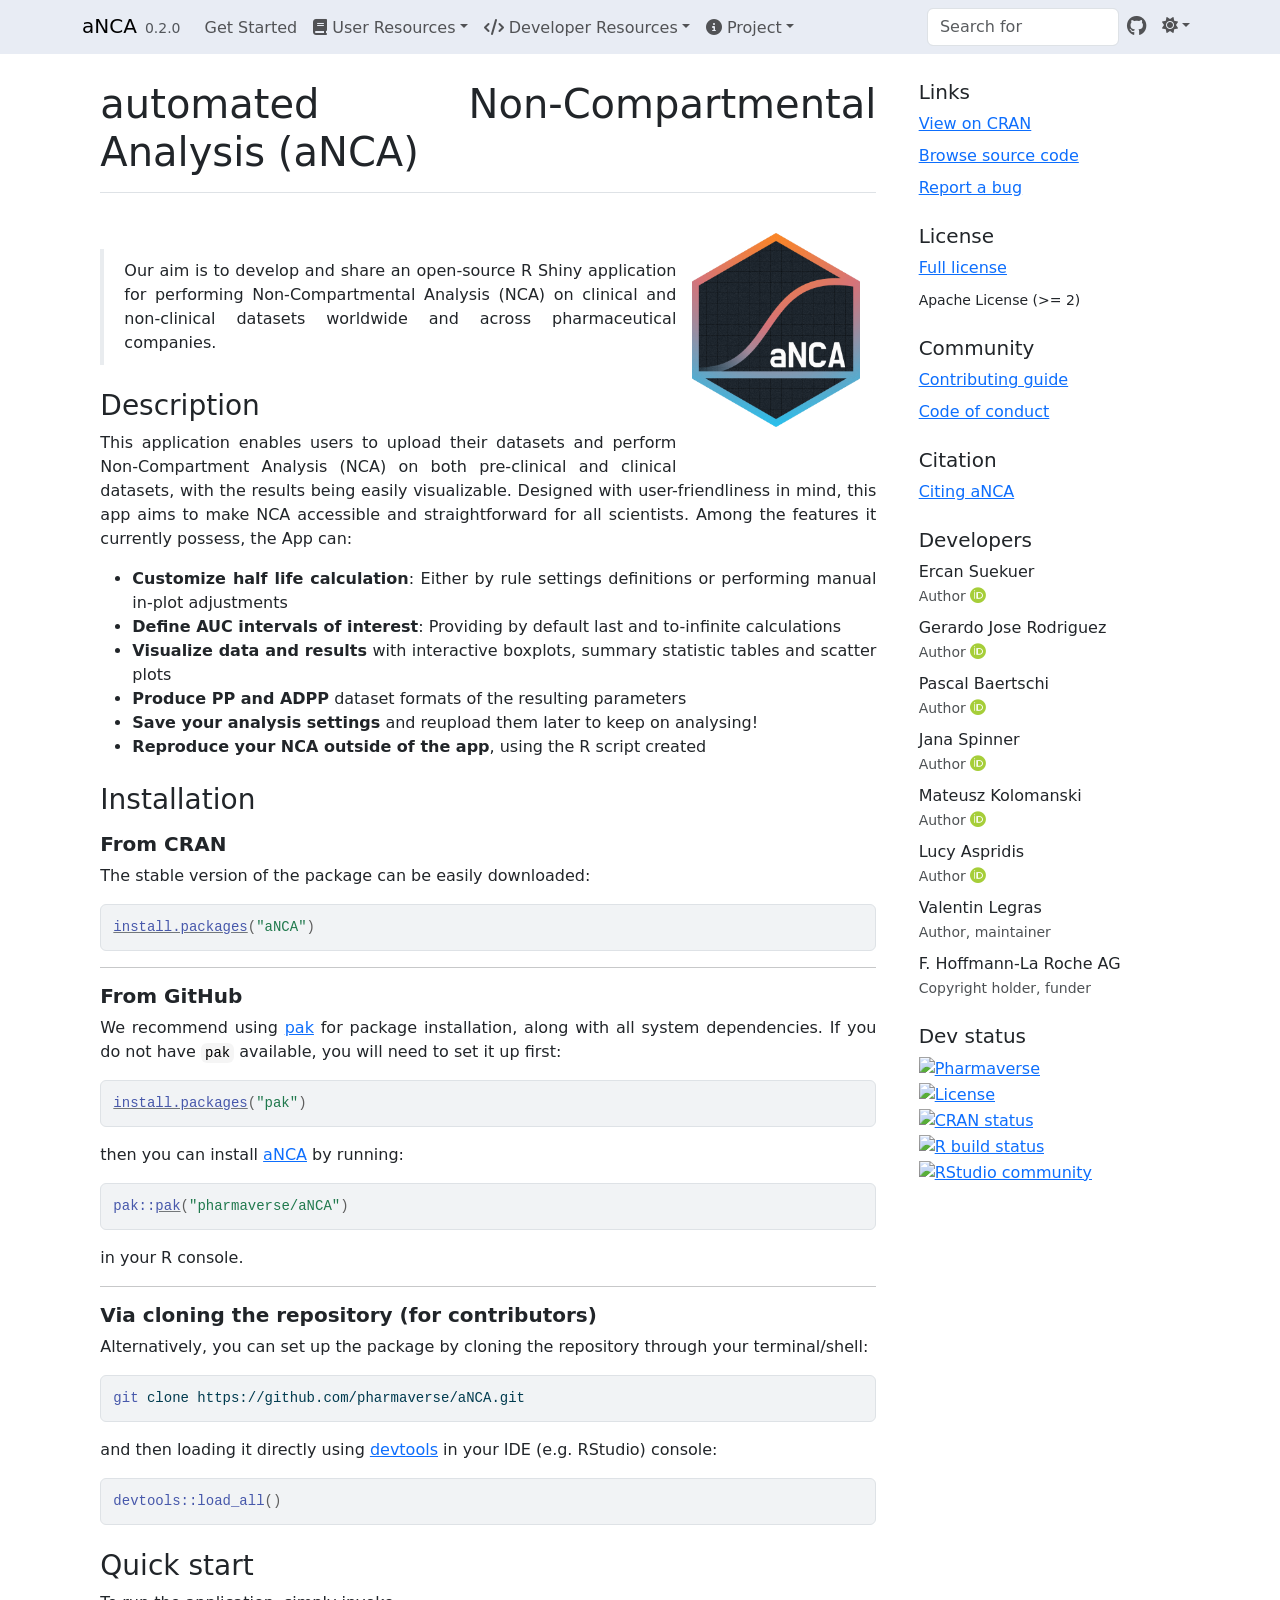
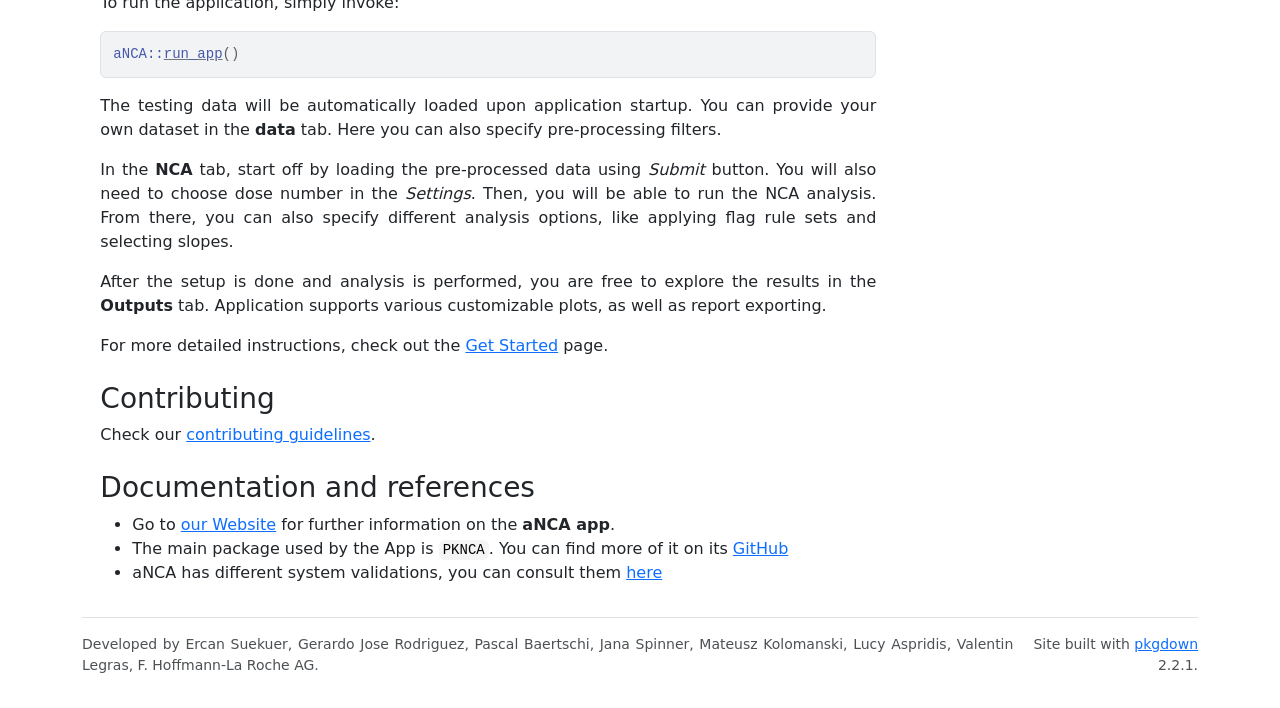
==== index.html @ abb5c06d "Deploying to gh-pages from @ Gero1999/aNCA@c2f4529873b4b15802482ae945cc7a728611d6e3 🚀" ====
<!DOCTYPE html>
<!-- Generated by pkgdown: do not edit by hand --><html lang="en-US">
<head>
<meta charset="UTF-8">
<meta http-equiv="X-UA-Compatible" content="IE=edge">
<meta name="viewport" content="width=device-width, initial-scale=1, shrink-to-fit=no">
<title>(Pre-)Clinical NCA in a Dynamic Shiny App • aNCA</title>
<script src="lightswitch.js"></script><script src="deps/jquery-3.6.0/jquery-3.6.0.min.js"></script><meta name="viewport" content="width=device-width, initial-scale=1, shrink-to-fit=no">
<link href="deps/bootstrap-5.3.8/bootstrap.min.css" rel="stylesheet">
<script src="deps/bootstrap-5.3.8/bootstrap.bundle.min.js"></script><link href="deps/font-awesome-6.5.2/css/all.min.css" rel="stylesheet">
<link href="deps/font-awesome-6.5.2/css/v4-shims.min.css" rel="stylesheet">
<script src="deps/headroom-0.11.0/headroom.min.js"></script><script src="deps/headroom-0.11.0/jQuery.headroom.min.js"></script><script src="deps/bootstrap-toc-1.0.1/bootstrap-toc.min.js"></script><script src="deps/clipboard.js-2.0.11/clipboard.min.js"></script><script src="deps/search-1.0.0/autocomplete.jquery.min.js"></script><script src="deps/search-1.0.0/fuse.min.js"></script><script src="deps/search-1.0.0/mark.min.js"></script><!-- pkgdown --><script src="pkgdown.js"></script><link href="extra.css" rel="stylesheet">
<meta property="og:title" content="(Pre-)Clinical NCA in a Dynamic Shiny App">
<meta name="description" content="An interactive shiny application for performing non-compartmental analysis (NCA) on pre-clinical and clinical pharmacokinetic data. The package builds on PKNCA for core estimators and provides interactive visualizations, CDISC outputs (ADNCA, PP, ADPP), configurable TLGs (tables, listings, and graphs) and draft slide decks. Typical use cases include exploratory analysis, validation, reporting or teaching/demonstration of NCA methods. Methods and core estimators are described in Denney, Duvvuri, and Buckeridge (2015) &quot;Simple, Automatic Noncompartmental Analysis: The PKNCA R Package&quot; &lt;doi:10.1007/s10928-015-9432-2&gt;.">
<meta property="og:description" content="An interactive shiny application for performing non-compartmental analysis (NCA) on pre-clinical and clinical pharmacokinetic data. The package builds on PKNCA for core estimators and provides interactive visualizations, CDISC outputs (ADNCA, PP, ADPP), configurable TLGs (tables, listings, and graphs) and draft slide decks. Typical use cases include exploratory analysis, validation, reporting or teaching/demonstration of NCA methods. Methods and core estimators are described in Denney, Duvvuri, and Buckeridge (2015) &quot;Simple, Automatic Noncompartmental Analysis: The PKNCA R Package&quot; &lt;doi:10.1007/s10928-015-9432-2&gt;.">
</head>
<body>
    <a href="#main" class="visually-hidden-focusable">Skip to contents</a>


    <nav class="navbar navbar-expand-lg fixed-top " aria-label="Site navigation"><div class="container">

    <a class="navbar-brand me-2" href="index.html">aNCA</a>

    <small class="nav-text text-muted me-auto" data-bs-toggle="tooltip" data-bs-placement="bottom" title="">0.2.0</small>


    <button class="navbar-toggler" type="button" data-bs-toggle="collapse" data-bs-target="#navbar" aria-controls="navbar" aria-expanded="false" aria-label="Toggle navigation">
      <span class="navbar-toggler-icon"></span>
    </button>

    <div id="navbar" class="collapse navbar-collapse ms-3">
      <ul class="navbar-nav me-auto">
<li class="nav-item"><a class="nav-link" href="articles/aNCA.html">Get Started</a></li>
<li class="nav-item dropdown">
  <button class="nav-link dropdown-toggle" type="button" id="dropdown-user-resources" data-bs-toggle="dropdown" aria-expanded="false" aria-haspopup="true"><span class="fa fa-book"></span> User Resources</button>
  <ul class="dropdown-menu" aria-labelledby="dropdown-user-resources">
<li><a class="dropdown-item" href="articles/manual.html">Manual</a></li>
    <li><a class="dropdown-item" href="articles/example_r_script.html">R Script Walkthrough</a></li>
    <li><a class="dropdown-item" href="articles/ratio-calculations.html">Ratio Calculations</a></li>
    <li><a class="dropdown-item" href="articles/background.html">NCA Concepts</a></li>
    <li><a class="dropdown-item" href="articles/FAQs.html">FAQs</a></li>
  </ul>
</li>
<li class="nav-item dropdown">
  <button class="nav-link dropdown-toggle" type="button" id="dropdown-developer-resources" data-bs-toggle="dropdown" aria-expanded="false" aria-haspopup="true"><span class="fa fa-code"></span> Developer Resources</button>
  <ul class="dropdown-menu" aria-labelledby="dropdown-developer-resources">
<li><a class="dropdown-item" href="articles/contributing.html">Contributing</a></li>
    <li><a class="dropdown-item" href="articles/adding_tlg.html">Adding TLGs</a></li>
    <li><a class="dropdown-item" href="articles/design.html">Design &amp; Architecture</a></li>
    <li><a class="dropdown-item" href="reference/index.html">Functions manual</a></li>
  </ul>
</li>
<li class="nav-item dropdown">
  <button class="nav-link dropdown-toggle" type="button" id="dropdown-project" data-bs-toggle="dropdown" aria-expanded="false" aria-haspopup="true"><span class="fa fa-info-circle"></span> Project</button>
  <ul class="dropdown-menu" aria-labelledby="dropdown-project">
<li><a class="dropdown-item" href="articles/governance.html">Governance</a></li>
    <li><a class="dropdown-item" href="articles/roadmap.html">Roadmap</a></li>
    <li><a class="dropdown-item" href="articles/validations.html">Validation Plan</a></li>
    <li><a class="dropdown-item" href="news/index.html">News &amp; Releases</a></li>
  </ul>
</li>
      </ul>
<ul class="navbar-nav">
<li class="nav-item"><form class="form-inline" role="search">
 <input class="form-control" type="search" name="search-input" id="search-input" autocomplete="off" aria-label="Search site" placeholder="Search for" data-search-index="search.json">
</form></li>
<li class="nav-item"><a class="external-link nav-link" href="https://github.com/pharmaverse/aNCA/" aria-label="GitHub"><span class="fa fab fa-github fa-lg"></span></a></li>
<li class="nav-item dropdown">
  <button class="nav-link dropdown-toggle" type="button" id="dropdown-lightswitch" data-bs-toggle="dropdown" aria-expanded="false" aria-haspopup="true" aria-label="Light switch"><span class="fa fa-sun"></span></button>
  <ul class="dropdown-menu dropdown-menu-end" aria-labelledby="dropdown-lightswitch">
<li><button class="dropdown-item" data-bs-theme-value="light"><span class="fa fa-sun"></span> Light</button></li>
    <li><button class="dropdown-item" data-bs-theme-value="dark"><span class="fa fa-moon"></span> Dark</button></li>
    <li><button class="dropdown-item" data-bs-theme-value="auto"><span class="fa fa-adjust"></span> Auto</button></li>
  </ul>
</li>
      </ul>
</div>


  </div>
</nav><div class="container template-home">
<div class="row">
  <main id="main" class="col-md-9"><div class="section level1">
<div class="page-header"><h1 id="automated-non-compartmental-analysis-anca">automated Non-Compartmental Analysis (aNCA)<a class="anchor" aria-label="anchor" href="#automated-non-compartmental-analysis-anca"></a>
</h1></div>
<p><img src="reference/figures/aNCA_logo.png" align="right" alt="aNCA logo" width="200"></p>
<!-- badges: start -->

<!-- badges: end -->
<p><br></p>
<blockquote>
<p>Our aim is to develop and share an open-source R Shiny application for performing Non-Compartmental Analysis (NCA) on clinical and non-clinical datasets worldwide and across pharmaceutical companies. <br></p>
</blockquote>
<div class="section level2">
<h2 id="description">Description<a class="anchor" aria-label="anchor" href="#description"></a>
</h2>
<p>This application enables users to upload their datasets and perform Non-Compartment Analysis (NCA) on both pre-clinical and clinical datasets, with the results being easily visualizable. Designed with user-friendliness in mind, this app aims to make NCA accessible and straightforward for all scientists. Among the features it currently possess, the App can:</p>
<ul>
<li>
<strong>Customize half life calculation</strong>: Either by rule settings definitions or performing manual in-plot adjustments</li>
<li>
<strong>Define AUC intervals of interest</strong>: Providing by default last and to-infinite calculations</li>
<li>
<strong>Visualize data and results</strong> with interactive boxplots, summary statistic tables and scatter plots</li>
<li>
<strong>Produce PP and ADPP</strong> dataset formats of the resulting parameters</li>
<li>
<strong>Save your analysis settings</strong> and reupload them later to keep on analysing!</li>
<li>
<strong>Reproduce your NCA outside of the app</strong>, using the R script created</li>
</ul>
</div>
<div class="section level2">
<h2 id="installation">Installation<a class="anchor" aria-label="anchor" href="#installation"></a>
</h2>
<div class="section level3">
<h3 id="from-cran">From CRAN<a class="anchor" aria-label="anchor" href="#from-cran"></a>
</h3>
<p>The stable version of the package can be easily downloaded:</p>
<div class="sourceCode" id="cb1"><pre class="downlit sourceCode r">
<code class="sourceCode R"><span><span class="fu"><a href="https://rdrr.io/r/utils/install.packages.html" class="external-link">install.packages</a></span><span class="op">(</span><span class="st">"aNCA"</span><span class="op">)</span></span></code></pre></div>
<hr>
</div>
<div class="section level3">
<h3 id="from-github">From GitHub<a class="anchor" aria-label="anchor" href="#from-github"></a>
</h3>
<p>We recommend using <a href="https://github.com/r-lib/pak" class="external-link">pak</a> for package installation, along with all system dependencies. If you do not have <code>pak</code> available, you will need to set it up first:</p>
<div class="sourceCode" id="cb2"><pre class="downlit sourceCode r">
<code class="sourceCode R"><span><span class="fu"><a href="https://rdrr.io/r/utils/install.packages.html" class="external-link">install.packages</a></span><span class="op">(</span><span class="st">"pak"</span><span class="op">)</span></span></code></pre></div>
<p>then you can install <a href=".">aNCA</a> by running:</p>
<div class="sourceCode" id="cb3"><pre class="downlit sourceCode r">
<code class="sourceCode R"><span><span class="fu">pak</span><span class="fu">::</span><span class="fu"><a href="https://pak.r-lib.org/reference/pak.html" class="external-link">pak</a></span><span class="op">(</span><span class="st">"pharmaverse/aNCA"</span><span class="op">)</span></span></code></pre></div>
<p>in your R console.</p>
<hr>
</div>
<div class="section level3">
<h3 id="via-cloning-the-repository-for-contributors">Via cloning the repository (for contributors)<a class="anchor" aria-label="anchor" href="#via-cloning-the-repository-for-contributors"></a>
</h3>
<p>Alternatively, you can set up the package by cloning the repository through your terminal/shell:</p>
<div class="sourceCode" id="cb4"><pre class="sourceCode bash"><code class="sourceCode bash"><span id="cb4-1"><a href="#cb4-1" tabindex="-1"></a><span class="fu">git</span> clone https://github.com/pharmaverse/aNCA.git</span></code></pre></div>
<p>and then loading it directly using <a href="https://github.com/r-lib/devtools" class="external-link">devtools</a> in your IDE (e.g. RStudio) console:</p>
<div class="sourceCode" id="cb5"><pre class="downlit sourceCode r">
<code class="sourceCode R"><span><span class="fu">devtools</span><span class="fu">::</span><span class="fu">load_all</span><span class="op">(</span><span class="op">)</span></span></code></pre></div>
</div>
</div>
<div class="section level2">
<h2 id="quick-start">Quick start<a class="anchor" aria-label="anchor" href="#quick-start"></a>
</h2>
<p>To run the application, simply invoke:</p>
<div class="sourceCode" id="cb6"><pre class="downlit sourceCode r">
<code class="sourceCode R"><span><span class="fu">aNCA</span><span class="fu">::</span><span class="fu"><a href="reference/run_app.html">run_app</a></span><span class="op">(</span><span class="op">)</span></span></code></pre></div>
<p>The testing data will be automatically loaded upon application startup. You can provide your own dataset in the <strong>data</strong> tab. Here you can also specify pre-processing filters.</p>
<p>In the <strong>NCA</strong> tab, start off by loading the pre-processed data using <em>Submit</em> button. You will also need to choose dose number in the <em>Settings</em>. Then, you will be able to run the NCA analysis. From there, you can also specify different analysis options, like applying flag rule sets and selecting slopes.</p>
<p>After the setup is done and analysis is performed, you are free to explore the results in the <strong>Outputs</strong> tab. Application supports various customizable plots, as well as report exporting.</p>
<p>For more detailed instructions, check out the <a href="https://pharmaverse.github.io/aNCA/articles/aNCA.html">Get Started</a> page.</p>
</div>
<div class="section level2">
<h2 id="contributing">Contributing<a class="anchor" aria-label="anchor" href="#contributing"></a>
</h2>
<p>Check our <a href="https://github.com/pharmaverse/aNCA/blob/main/CONTRIBUTING.md" class="external-link">contributing guidelines</a>.</p>
</div>
<div class="section level2">
<h2 id="documentation-and-references">Documentation and references<a class="anchor" aria-label="anchor" href="#documentation-and-references"></a>
</h2>
<ul>
<li>Go to <a href="https://pharmaverse.github.io/aNCA/">our Website</a> for further information on the <strong>aNCA app</strong>.</li>
<li>The main package used by the App is <code>PKNCA</code>. You can find more of it on its <a href="https://github.com/humanpred/pknca" class="external-link">GitHub</a>
</li>
<li>aNCA has different system validations, you can consult them <a href="https://pharmaverse.github.io/aNCA/articles/validations.html">here</a>
</li>
</ul>
</div>
</div>
  </main><aside class="col-md-3"><div class="links">
<h2 data-toc-skip>Links</h2>
<ul class="list-unstyled">
<li><a href="https://cloud.r-project.org/package=aNCA" class="external-link">View on CRAN</a></li>
<li><a href="https://github.com/pharmaverse/aNCA/" class="external-link">Browse source code</a></li>
<li><a href="https://github.com/pharmaverse/aNCA/issues" class="external-link">Report a bug</a></li>
</ul>
</div>

<div class="license">
<h2 data-toc-skip>License</h2>
<ul class="list-unstyled">
<li><a href="LICENSE.html">Full license</a></li>
<li><small>Apache License (&gt;= 2)</small></li>
</ul>
</div>

<div class="community">
<h2 data-toc-skip>Community</h2>
<ul class="list-unstyled">
<li><a href="CONTRIBUTING.html">Contributing guide</a></li>
<li><a href="CODE_OF_CONDUCT.html">Code of conduct</a></li>
</ul>
</div>

<div class="citation">
<h2 data-toc-skip>Citation</h2>
<ul class="list-unstyled">
<li><a href="authors.html#citation">Citing aNCA</a></li>
</ul>
</div>

<div class="developers">
<h2 data-toc-skip>Developers</h2>
<ul class="list-unstyled">
<li>Ercan Suekuer <br><small class="roles"> Author </small> <a href="https://orcid.org/0009-0001-1626-1526" target="orcid.widget" aria-label="ORCID" class="external-link"><span class="fab fa-orcid orcid" aria-hidden="true"></span></a>  </li>
<li>Gerardo Jose Rodriguez <br><small class="roles"> Author </small> <a href="https://orcid.org/0000-0003-1413-0060" target="orcid.widget" aria-label="ORCID" class="external-link"><span class="fab fa-orcid orcid" aria-hidden="true"></span></a>  </li>
<li>Pascal Baertschi <br><small class="roles"> Author </small> <a href="https://orcid.org/0000-0002-6533-0399" target="orcid.widget" aria-label="ORCID" class="external-link"><span class="fab fa-orcid orcid" aria-hidden="true"></span></a>  </li>
<li>Jana Spinner <br><small class="roles"> Author </small> <a href="https://orcid.org/0009-0009-2197-9530" target="orcid.widget" aria-label="ORCID" class="external-link"><span class="fab fa-orcid orcid" aria-hidden="true"></span></a>  </li>
<li>Mateusz Kolomanski <br><small class="roles"> Author </small> <a href="https://orcid.org/0000-0001-7424-3919" target="orcid.widget" aria-label="ORCID" class="external-link"><span class="fab fa-orcid orcid" aria-hidden="true"></span></a>  </li>
<li>Lucy Aspridis <br><small class="roles"> Author </small> <a href="https://orcid.org/0009-0003-1300-3622" target="orcid.widget" aria-label="ORCID" class="external-link"><span class="fab fa-orcid orcid" aria-hidden="true"></span></a>  </li>
<li>Valentin Legras <br><small class="roles"> Author, maintainer </small>   </li>
<li>F. Hoffmann-La Roche AG <br><small class="roles"> Copyright holder, funder </small>   </li>
</ul>
</div>

<div class="dev-status">
<h2 data-toc-skip>Dev status</h2>
<ul class="list-unstyled">
<li><a href="https://pharmaverse.org" class="external-link"><img src="https://pharmaverse.org/shields/aNCA.svg" alt="Pharmaverse"></a></li>
<li><a href="https://github.com/pharmaverse/aNCA?tab=Apache-2.0-1-ov-file" class="external-link"><img src="https://img.shields.io/badge/License-Apache_2.0-yellow.svg" alt="License"></a></li>
<li><a href="https://CRAN.R-project.org/package=aNCA" class="external-link"><img src="https://www.r-pkg.org/badges/version/aNCA" alt="CRAN status"></a></li>
<li><a href="https://github.com/pharmaverse/aNCA/actions" class="external-link"><img src="https://github.com/pharmaverse/aNCA/actions/workflows/main.yml/badge.svg" alt="R build status"></a></li>
<li><a href="https://forum.posit.co/new-topic?category=shiny&amp;tags=shiny" class="external-link"><img src="https://img.shields.io/badge/community-shiny-blue?style=social&amp;logo=rstudio&amp;logoColor=75AADB" alt="RStudio community"></a></li>
</ul>
</div>

  </aside>
</div>


    <footer><div class="pkgdown-footer-left">
  <p>Developed by Ercan Suekuer, Gerardo Jose Rodriguez, Pascal Baertschi, Jana Spinner, Mateusz Kolomanski, Lucy Aspridis, Valentin Legras, F. Hoffmann-La Roche AG.</p>
</div>

<div class="pkgdown-footer-right">
  <p>Site built with <a href="https://pkgdown.r-lib.org/" class="external-link">pkgdown</a> 2.2.1.</p>
</div>

    </footer>
</div>





  </body>
</html>
---- deps/font-awesome-6.5.2/css/v4-shims.min.css ----
/*!
 * Font Awesome Free 6.5.2 by @fontawesome - https://fontawesome.com
 * License - https://fontawesome.com/license/free (Icons: CC BY 4.0, Fonts: SIL OFL 1.1, Code: MIT License)
 * Copyright 2024 Fonticons, Inc.
 */
.fa.fa-glass:before{content:"\f000"}.fa.fa-envelope-o{font-family:"Font Awesome 6 Free";font-weight:400}.fa.fa-envelope-o:before{content:"\f0e0"}.fa.fa-star-o{font-family:"Font Awesome 6 Free";font-weight:400}.fa.fa-star-o:before{content:"\f005"}.fa.fa-close:before,.fa.fa-remove:before{content:"\f00d"}.fa.fa-gear:before{content:"\f013"}.fa.fa-trash-o{font-family:"Font Awesome 6 Free";font-weight:400}.fa.fa-trash-o:before{content:"\f2ed"}.fa.fa-home:before{content:"\f015"}.fa.fa-file-o{font-family:"Font Awesome 6 Free";font-weight:400}.fa.fa-file-o:before{content:"\f15b"}.fa.fa-clock-o{font-family:"Font Awesome 6 Free";font-weight:400}.fa.fa-clock-o:before{content:"\f017"}.fa.fa-arrow-circle-o-down{font-family:"Font Awesome 6 Free";font-weight:400}.fa.fa-arrow-circle-o-down:before{content:"\f358"}.fa.fa-arrow-circle-o-up{font-family:"Font Awesome 6 Free";font-weight:400}.fa.fa-arrow-circle-o-up:before{content:"\f35b"}.fa.fa-play-circle-o{font-family:"Font Awesome 6 Free";font-weight:400}.fa.fa-play-circle-o:before{content:"\f144"}.fa.fa-repeat:before,.fa.fa-rotate-right:before{content:"\f01e"}.fa.fa-refresh:before{content:"\f021"}.fa.fa-list-alt{font-family:"Font Awesome 6 Free";font-weight:400}.fa.fa-list-alt:before{content:"\f022"}.fa.fa-dedent:before{content:"\f03b"}.fa.fa-video-camera:before{content:"\f03d"}.fa.fa-picture-o{font-family:"Font Awesome 6 Free";font-weight:400}.fa.fa-picture-o:before{content:"\f03e"}.fa.fa-photo{font-family:"Font Awesome 6 Free";font-weight:400}.fa.fa-photo:before{content:"\f03e"}.fa.fa-image{font-family:"Font Awesome 6 Free";font-weight:400}.fa.fa-image:before{content:"\f03e"}.fa.fa-map-marker:before{content:"\f3c5"}.fa.fa-pencil-square-o{font-family:"Font Awesome 6 Free";font-weight:400}.fa.fa-pencil-square-o:before{content:"\f044"}.fa.fa-edit{font-family:"Font Awesome 6 Free";font-weight:400}.fa.fa-edit:before{content:"\f044"}.fa.fa-share-square-o:before{content:"\f14d"}.fa.fa-check-square-o{font-family:"Font Awesome 6 Free";font-weight:400}.fa.fa-check-square-o:before{content:"\f14a"}.fa.fa-arrows:before{content:"\f0b2"}.fa.fa-times-circle-o{font-family:"Font Awesome 6 Free";font-weight:400}.fa.fa-times-circle-o:before{content:"\f057"}.fa.fa-check-circle-o{font-family:"Font Awesome 6 Free";font-weight:400}.fa.fa-check-circle-o:before{content:"\f058"}.fa.fa-mail-forward:before{content:"\f064"}.fa.fa-expand:before{content:"\f424"}.fa.fa-compress:before{content:"\f422"}.fa.fa-eye,.fa.fa-eye-slash{font-family:"Font Awesome 6 Free";font-weight:400}.fa.fa-warning:before{content:"\f071"}.fa.fa-calendar:before{content:"\f073"}.fa.fa-arrows-v:before{content:"\f338"}.fa.fa-arrows-h:before{content:"\f337"}.fa.fa-bar-chart-o:before,.fa.fa-bar-chart:before{content:"\e0e3"}.fa.fa-twitter-square{font-family:"Font Awesome 6 Brands";font-weight:400}.fa.fa-twitter-square:before{content:"\f081"}.fa.fa-facebook-square{font-family:"Font Awesome 6 Brands";font-weight:400}.fa.fa-facebook-square:before{content:"\f082"}.fa.fa-gears:before{content:"\f085"}.fa.fa-thumbs-o-up{font-family:"Font Awesome 6 Free";font-weight:400}.fa.fa-thumbs-o-up:before{content:"\f164"}.fa.fa-thumbs-o-down{font-family:"Font Awesome 6 Free";font-weight:400}.fa.fa-thumbs-o-down:before{content:"\f165"}.fa.fa-heart-o{font-family:"Font Awesome 6 Free";font-weight:400}.fa.fa-heart-o:before{content:"\f004"}.fa.fa-sign-out:before{content:"\f2f5"}.fa.fa-linkedin-square{font-family:"Font Awesome 6 Brands";font-weight:400}.fa.fa-linkedin-square:before{content:"\f08c"}.fa.fa-thumb-tack:before{content:"\f08d"}.fa.fa-external-link:before{content:"\f35d"}.fa.fa-sign-in:before{content:"\f2f6"}.fa.fa-github-square{font-family:"Font Awesome 6 Brands";font-weight:400}.fa.fa-github-square:before{content:"\f092"}.fa.fa-lemon-o{font-family:"Font Awesome 6 Free";font-weight:400}.fa.fa-lemon-o:before{content:"\f094"}.fa.fa-square-o{font-family:"Font Awesome 6 Free";font-weight:400}.fa.fa-square-o:before{content:"\f0c8"}.fa.fa-bookmark-o{font-family:"Font Awesome 6 Free";font-weight:400}.fa.fa-bookmark-o:before{content:"\f02e"}.fa.fa-facebook,.fa.fa-twitter{font-family:"Font Awesome 6 Brands";font-weight:400}.fa.fa-facebook:before{content:"\f39e"}.fa.fa-facebook-f{font-family:"Font Awesome 6 Brands";font-weight:400}.fa.fa-facebook-f:before{content:"\f39e"}.fa.fa-github{font-family:"Font Awesome 6 Brands";font-weight:400}.fa.fa-credit-card{font-family:"Font Awesome 6 Free";font-weight:400}.fa.fa-feed:before{content:"\f09e"}.fa.fa-hdd-o{font-family:"Font Awesome 6 Free";font-weight:400}.fa.fa-hdd-o:before{content:"\f0a0"}.fa.fa-hand-o-right{font-family:"Font Awesome 6 Free";font-weight:400}.fa.fa-hand-o-right:before{content:"\f0a4"}.fa.fa-hand-o-left{font-family:"Font Awesome 6 Free";font-weight:400}.fa.fa-hand-o-left:before{content:"\f0a5"}.fa.fa-hand-o-up{font-family:"Font Awesome 6 Free";font-weight:400}.fa.fa-hand-o-up:before{content:"\f0a6"}.fa.fa-hand-o-down{font-family:"Font Awesome 6 Free";font-weight:400}.fa.fa-hand-o-down:before{content:"\f0a7"}.fa.fa-globe:before{content:"\f57d"}.fa.fa-tasks:before{content:"\f828"}.fa.fa-arrows-alt:before{content:"\f31e"}.fa.fa-group:before{content:"\f0c0"}.fa.fa-chain:before{content:"\f0c1"}.fa.fa-cut:before{content:"\f0c4"}.fa.fa-files-o{font-family:"Font Awesome 6 Free";font-weight:400}.fa.fa-files-o:before{content:"\f0c5"}.fa.fa-floppy-o{font-family:"Font Awesome 6 Free";font-weight:400}.fa.fa-floppy-o:before{content:"\f0c7"}.fa.fa-save{font-family:"Font Awesome 6 Free";font-weight:400}.fa.fa-save:before{content:"\f0c7"}.fa.fa-navicon:before,.fa.fa-reorder:before{content:"\f0c9"}.fa.fa-magic:before{content:"\e2ca"}.fa.fa-pinterest,.fa.fa-pinterest-square{font-family:"Font Awesome 6 Brands";font-weight:400}.fa.fa-pinterest-square:before{content:"\f0d3"}.fa.fa-google-plus-square{font-family:"Font Awesome 6 Brands";font-weight:400}.fa.fa-google-plus-square:before{content:"\f0d4"}.fa.fa-google-plus{font-family:"Font Awesome 6 Brands";font-weight:400}.fa.fa-google-plus:before{content:"\f0d5"}.fa.fa-money:before{content:"\f3d1"}.fa.fa-unsorted:before{content:"\f0dc"}.fa.fa-sort-desc:before{content:"\f0dd"}.fa.fa-sort-asc:before{content:"\f0de"}.fa.fa-linkedin{font-family:"Font Awesome 6 Brands";font-weight:400}.fa.fa-linkedin:before{content:"\f0e1"}.fa.fa-rotate-left:before{content:"\f0e2"}.fa.fa-legal:before{content:"\f0e3"}.fa.fa-dashboard:before,.fa.fa-tachometer:before{content:"\f625"}.fa.fa-comment-o{font-family:"Font Awesome 6 Free";font-weight:400}.fa.fa-comment-o:before{content:"\f075"}.fa.fa-comments-o{font-family:"Font Awesome 6 Free";font-weight:400}.fa.fa-comments-o:before{content:"\f086"}.fa.fa-flash:before{content:"\f0e7"}.fa.fa-clipboard:before{content:"\f0ea"}.fa.fa-lightbulb-o{font-family:"Font Awesome 6 Free";font-weight:400}.fa.fa-lightbulb-o:before{content:"\f0eb"}.fa.fa-exchange:before{content:"\f362"}.fa.fa-cloud-download:before{content:"\f0ed"}.fa.fa-cloud-upload:before{content:"\f0ee"}.fa.fa-bell-o{font-family:"Font Awesome 6 Free";font-weight:400}.fa.fa-bell-o:before{content:"\f0f3"}.fa.fa-cutlery:before{content:"\f2e7"}.fa.fa-file-text-o{font-family:"Font Awesome 6 Free";font-weight:400}.fa.fa-file-text-o:before{content:"\f15c"}.fa.fa-building-o{font-family:"Font Awesome 6 Free";font-weight:400}.fa.fa-building-o:before{content:"\f1ad"}.fa.fa-hospital-o{font-family:"Font Awesome 6 Free";font-weight:400}.fa.fa-hospital-o:before{content:"\f0f8"}.fa.fa-tablet:before{content:"\f3fa"}.fa.fa-mobile-phone:before,.fa.fa-mobile:before{content:"\f3cd"}.fa.fa-circle-o{font-family:"Font Awesome 6 Free";font-weight:400}.fa.fa-circle-o:before{content:"\f111"}.fa.fa-mail-reply:before{content:"\f3e5"}.fa.fa-github-alt{font-family:"Font Awesome 6 Brands";font-weight:400}.fa.fa-folder-o{font-family:"Font Awesome 6 Free";font-weight:400}.fa.fa-folder-o:before{content:"\f07b"}.fa.fa-folder-open-o{font-family:"Font Awesome 6 Free";font-weight:400}.fa.fa-folder-open-o:before{content:"\f07c"}.fa.fa-smile-o{font-family:"Font Awesome 6 Free";font-weight:400}.fa.fa-smile-o:before{content:"\f118"}.fa.fa-frown-o{font-family:"Font Awesome 6 Free";font-weight:400}.fa.fa-frown-o:before{content:"\f119"}.fa.fa-meh-o{font-family:"Font Awesome 6 Free";font-weight:400}.fa.fa-meh-o:before{content:"\f11a"}.fa.fa-keyboard-o{font-family:"Font Awesome 6 Free";font-weight:400}.fa.fa-keyboard-o:before{content:"\f11c"}.fa.fa-flag-o{font-family:"Font Awesome 6 Free";font-weight:400}.fa.fa-flag-o:before{content:"\f024"}.fa.fa-mail-reply-all:before{content:"\f122"}.fa.fa-star-half-o{font-family:"Font Awesome 6 Free";font-weight:400}.fa.fa-star-half-o:before{content:"\f5c0"}.fa.fa-star-half-empty{font-family:"Font Awesome 6 Free";font-weight:400}.fa.fa-star-half-empty:before{content:"\f5c0"}.fa.fa-star-half-full{font-family:"Font Awesome 6 Free";font-weight:400}.fa.fa-star-half-full:before{content:"\f5c0"}.fa.fa-code-fork:before{content:"\f126"}.fa.fa-chain-broken:before,.fa.fa-unlink:before{content:"\f127"}.fa.fa-calendar-o{font-family:"Font Awesome 6 Free";font-weight:400}.fa.fa-calendar-o:before{content:"\f133"}.fa.fa-css3,.fa.fa-html5,.fa.fa-maxcdn{font-family:"Font Awesome 6 Brands";font-weight:400}.fa.fa-unlock-alt:before{content:"\f09c"}.fa.fa-minus-square-o{font-family:"Font Awesome 6 Free";font-weight:400}.fa.fa-minus-square-o:before{content:"\f146"}.fa.fa-level-up:before{content:"\f3bf"}.fa.fa-level-down:before{content:"\f3be"}.fa.fa-pencil-square:before{content:"\f14b"}.fa.fa-external-link-square:before{content:"\f360"}.fa.fa-compass{font-family:"Font Awesome 6 Free";font-weight:400}.fa.fa-caret-square-o-down{font-family:"Font Awesome 6 Free";font-weight:400}.fa.fa-caret-square-o-down:before{content:"\f150"}.fa.fa-toggle-down{font-family:"Font Awesome 6 Free";font-weight:400}.fa.fa-toggle-down:before{content:"\f150"}.fa.fa-caret-square-o-up{font-family:"Font Awesome 6 Free";font-weight:400}.fa.fa-caret-square-o-up:before{content:"\f151"}.fa.fa-toggle-up{font-family:"Font Awesome 6 Free";font-weight:400}.fa.fa-toggle-up:before{content:"\f151"}.fa.fa-caret-square-o-right{font-family:"Font Awesome 6 Free";font-weight:400}.fa.fa-caret-square-o-right:before{content:"\f152"}.fa.fa-toggle-right{font-family:"Font Awesome 6 Free";font-weight:400}.fa.fa-toggle-right:before{content:"\f152"}.fa.fa-eur:before,.fa.fa-euro:before{content:"\f153"}.fa.fa-gbp:before{content:"\f154"}.fa.fa-dollar:before,.fa.fa-usd:before{content:"\24"}.fa.fa-inr:before,.fa.fa-rupee:before{content:"\e1bc"}.fa.fa-cny:before,.fa.fa-jpy:before,.fa.fa-rmb:before,.fa.fa-yen:before{content:"\f157"}.fa.fa-rouble:before,.fa.fa-rub:before,.fa.fa-ruble:before{content:"\f158"}.fa.fa-krw:before,.fa.fa-won:before{content:"\f159"}.fa.fa-bitcoin,.fa.fa-btc{font-family:"Font Awesome 6 Brands";font-weight:400}.fa.fa-bitcoin:before{content:"\f15a"}.fa.fa-file-text:before{content:"\f15c"}.fa.fa-sort-alpha-asc:before{content:"\f15d"}.fa.fa-sort-alpha-desc:before{content:"\f881"}.fa.fa-sort-amount-asc:before{content:"\f884"}.fa.fa-sort-amount-desc:before{content:"\f160"}.fa.fa-sort-numeric-asc:before{content:"\f162"}.fa.fa-sort-numeric-desc:before{content:"\f886"}.fa.fa-youtube-square{font-family:"Font Awesome 6 Brands";font-weight:400}.fa.fa-youtube-square:before{content:"\f431"}.fa.fa-xing,.fa.fa-xing-square,.fa.fa-youtube{font-family:"Font Awesome 6 Brands";font-weight:400}.fa.fa-xing-square:before{content:"\f169"}.fa.fa-youtube-play{font-family:"Font Awesome 6 Brands";font-weight:400}.fa.fa-youtube-play:before{content:"\f167"}.fa.fa-adn,.fa.fa-bitbucket,.fa.fa-bitbucket-square,.fa.fa-dropbox,.fa.fa-flickr,.fa.fa-instagram,.fa.fa-stack-overflow{font-family:"Font Awesome 6 Brands";font-weight:400}.fa.fa-bitbucket-square:before{content:"\f171"}.fa.fa-tumblr,.fa.fa-tumblr-square{font-family:"Font Awesome 6 Brands";font-weight:400}.fa.fa-tumblr-square:before{content:"\f174"}.fa.fa-long-arrow-down:before{content:"\f309"}.fa.fa-long-arrow-up:before{content:"\f30c"}.fa.fa-long-arrow-left:before{content:"\f30a"}.fa.fa-long-arrow-right:before{content:"\f30b"}.fa.fa-android,.fa.fa-apple,.fa.fa-dribbble,.fa.fa-foursquare,.fa.fa-gittip,.fa.fa-gratipay,.fa.fa-linux,.fa.fa-skype,.fa.fa-trello,.fa.fa-windows{font-family:"Font Awesome 6 Brands";font-weight:400}.fa.fa-gittip:before{content:"\f184"}.fa.fa-sun-o{font-family:"Font Awesome 6 Free";font-weight:400}.fa.fa-sun-o:before{content:"\f185"}.fa.fa-moon-o{font-family:"Font Awesome 6 Free";font-weight:400}.fa.fa-moon-o:before{content:"\f186"}.fa.fa-pagelines,.fa.fa-renren,.fa.fa-stack-exchange,.fa.fa-vk,.fa.fa-weibo{font-family:"Font Awesome 6 Brands";font-weight:400}.fa.fa-arrow-circle-o-right{font-family:"Font Awesome 6 Free";font-weight:400}.fa.fa-arrow-circle-o-right:before{content:"\f35a"}.fa.fa-arrow-circle-o-left{font-family:"Font Awesome 6 Free";font-weight:400}.fa.fa-arrow-circle-o-left:before{content:"\f359"}.fa.fa-caret-square-o-left{font-family:"Font Awesome 6 Free";font-weight:400}.fa.fa-caret-square-o-left:before{content:"\f191"}.fa.fa-toggle-left{font-family:"Font Awesome 6 Free";font-weight:400}.fa.fa-toggle-left:before{content:"\f191"}.fa.fa-dot-circle-o{font-family:"Font Awesome 6 Free";font-weight:400}.fa.fa-dot-circle-o:before{content:"\f192"}.fa.fa-vimeo-square{font-family:"Font Awesome 6 Brands";font-weight:400}.fa.fa-vimeo-square:before{content:"\f194"}.fa.fa-try:before,.fa.fa-turkish-lira:before{content:"\e2bb"}.fa.fa-plus-square-o{font-family:"Font Awesome 6 Free";font-weight:400}.fa.fa-plus-square-o:before{content:"\f0fe"}.fa.fa-openid,.fa.fa-slack,.fa.fa-wordpress{font-family:"Font Awesome 6 Brands";font-weight:400}.fa.fa-bank:before,.fa.fa-institution:before{content:"\f19c"}.fa.fa-mortar-board:before{content:"\f19d"}.fa.fa-google,.fa.fa-reddit,.fa.fa-reddit-square,.fa.fa-yahoo{font-family:"Font Awesome 6 Brands";font-weight:400}.fa.fa-reddit-square:before{content:"\f1a2"}.fa.fa-behance,.fa.fa-behance-square,.fa.fa-delicious,.fa.fa-digg,.fa.fa-drupal,.fa.fa-joomla,.fa.fa-pied-piper-alt,.fa.fa-pied-piper-pp,.fa.fa-stumbleupon,.fa.fa-stumbleupon-circle{font-family:"Font Awesome 6 Brands";font-weight:400}.fa.fa-behance-square:before{content:"\f1b5"}.fa.fa-steam,.fa.fa-steam-square{font-family:"Font Awesome 6 Brands";font-weight:400}.fa.fa-steam-square:before{content:"\f1b7"}.fa.fa-automobile:before{content:"\f1b9"}.fa.fa-cab:before{content:"\f1ba"}.fa.fa-deviantart,.fa.fa-soundcloud,.fa.fa-spotify{font-family:"Font Awesome 6 Brands";font-weight:400}.fa.fa-file-pdf-o{font-family:"Font Awesome 6 Free";font-weight:400}.fa.fa-file-pdf-o:before{content:"\f1c1"}.fa.fa-file-word-o{font-family:"Font Awesome 6 Free";font-weight:400}.fa.fa-file-word-o:before{content:"\f1c2"}.fa.fa-file-excel-o{font-family:"Font Awesome 6 Free";font-weight:400}.fa.fa-file-excel-o:before{content:"\f1c3"}.fa.fa-file-powerpoint-o{font-family:"Font Awesome 6 Free";font-weight:400}.fa.fa-file-powerpoint-o:before{content:"\f1c4"}.fa.fa-file-image-o{font-family:"Font Awesome 6 Free";font-weight:400}.fa.fa-file-image-o:before{content:"\f1c5"}.fa.fa-file-photo-o{font-family:"Font Awesome 6 Free";font-weight:400}.fa.fa-file-photo-o:before{content:"\f1c5"}.fa.fa-file-picture-o{font-family:"Font Awesome 6 Free";font-weight:400}.fa.fa-file-picture-o:before{content:"\f1c5"}.fa.fa-file-archive-o{font-family:"Font Awesome 6 Free";font-weight:400}.fa.fa-file-archive-o:before{content:"\f1c6"}.fa.fa-file-zip-o{font-family:"Font Awesome 6 Free";font-weight:400}.fa.fa-file-zip-o:before{content:"\f1c6"}.fa.fa-file-audio-o{font-family:"Font Awesome 6 Free";font-weight:400}.fa.fa-file-audio-o:before{content:"\f1c7"}.fa.fa-file-sound-o{font-family:"Font Awesome 6 Free";font-weight:400}.fa.fa-file-sound-o:before{content:"\f1c7"}.fa.fa-file-video-o{font-family:"Font Awesome 6 Free";font-weight:400}.fa.fa-file-video-o:before{content:"\f1c8"}.fa.fa-file-movie-o{font-family:"Font Awesome 6 Free";font-weight:400}.fa.fa-file-movie-o:before{content:"\f1c8"}.fa.fa-file-code-o{font-family:"Font Awesome 6 Free";font-weight:400}.fa.fa-file-code-o:before{content:"\f1c9"}.fa.fa-codepen,.fa.fa-jsfiddle,.fa.fa-vine{font-family:"Font Awesome 6 Brands";font-weight:400}.fa.fa-life-bouy:before,.fa.fa-life-buoy:before,.fa.fa-life-saver:before,.fa.fa-support:before{content:"\f1cd"}.fa.fa-circle-o-notch:before{content:"\f1ce"}.fa.fa-ra,.fa.fa-rebel{font-family:"Font Awesome 6 Brands";font-weight:400}.fa.fa-ra:before{content:"\f1d0"}.fa.fa-resistance{font-family:"Font Awesome 6 Brands";font-weight:400}.fa.fa-resistance:before{content:"\f1d0"}.fa.fa-empire,.fa.fa-ge{font-family:"Font Awesome 6 Brands";font-weight:400}.fa.fa-ge:before{content:"\f1d1"}.fa.fa-git-square{font-family:"Font Awesome 6 Brands";font-weight:400}.fa.fa-git-square:before{content:"\f1d2"}.fa.fa-git,.fa.fa-hacker-news,.fa.fa-y-combinator-square{font-family:"Font Awesome 6 Brands";font-weight:400}.fa.fa-y-combinator-square:before{content:"\f1d4"}.fa.fa-yc-square{font-family:"Font Awesome 6 Brands";font-weight:400}.fa.fa-yc-square:before{content:"\f1d4"}.fa.fa-qq,.fa.fa-tencent-weibo,.fa.fa-wechat,.fa.fa-weixin{font-family:"Font Awesome 6 Brands";font-weight:400}.fa.fa-wechat:before{content:"\f1d7"}.fa.fa-send:before{content:"\f1d8"}.fa.fa-paper-plane-o{font-family:"Font Awesome 6 Free";font-weight:400}.fa.fa-paper-plane-o:before{content:"\f1d8"}.fa.fa-send-o{font-family:"Font Awesome 6 Free";font-weight:400}.fa.fa-send-o:before{content:"\f1d8"}.fa.fa-circle-thin{font-family:"Font Awesome 6 Free";font-weight:400}.fa.fa-circle-thin:before{content:"\f111"}.fa.fa-header:before{content:"\f1dc"}.fa.fa-futbol-o{font-family:"Font Awesome 6 Free";font-weight:400}.fa.fa-futbol-o:before{content:"\f1e3"}.fa.fa-soccer-ball-o{font-family:"Font Awesome 6 Free";font-weight:400}.fa.fa-soccer-ball-o:before{content:"\f1e3"}.fa.fa-slideshare,.fa.fa-twitch,.fa.fa-yelp{font-family:"Font Awesome 6 Brands";font-weight:400}.fa.fa-newspaper-o{font-family:"Font Awesome 6 Free";font-weight:400}.fa.fa-newspaper-o:before{content:"\f1ea"}.fa.fa-cc-amex,.fa.fa-cc-discover,.fa.fa-cc-mastercard,.fa.fa-cc-paypal,.fa.fa-cc-stripe,.fa.fa-cc-visa,.fa.fa-google-wallet,.fa.fa-paypal{font-family:"Font Awesome 6 Brands";font-weight:400}.fa.fa-bell-slash-o{font-family:"Font Awesome 6 Free";font-weight:400}.fa.fa-bell-slash-o:before{content:"\f1f6"}.fa.fa-trash:before{content:"\f2ed"}.fa.fa-copyright{font-family:"Font Awesome 6 Free";font-weight:400}.fa.fa-eyedropper:before{content:"\f1fb"}.fa.fa-area-chart:before{content:"\f1fe"}.fa.fa-pie-chart:before{content:"\f200"}.fa.fa-line-chart:before{content:"\f201"}.fa.fa-lastfm,.fa.fa-lastfm-square{font-family:"Font Awesome 6 Brands";font-weight:400}.fa.fa-lastfm-square:before{content:"\f203"}.fa.fa-angellist,.fa.fa-ioxhost{font-family:"Font Awesome 6 Brands";font-weight:400}.fa.fa-cc{font-family:"Font Awesome 6 Free";font-weight:400}.fa.fa-cc:before{content:"\f20a"}.fa.fa-ils:before,.fa.fa-shekel:before,.fa.fa-sheqel:before{content:"\f20b"}.fa.fa-buysellads,.fa.fa-connectdevelop,.fa.fa-dashcube,.fa.fa-forumbee,.fa.fa-leanpub,.fa.fa-sellsy,.fa.fa-shirtsinbulk,.fa.fa-simplybuilt,.fa.fa-skyatlas{font-family:"Font Awesome 6 Brands";font-weight:400}.fa.fa-diamond{font-family:"Font Awesome 6 Free";font-weight:400}.fa.fa-diamond:before{content:"\f3a5"}.fa.fa-intersex:before,.fa.fa-transgender:before{content:"\f224"}.fa.fa-transgender-alt:before{content:"\f225"}.fa.fa-facebook-official{font-family:"Font Awesome 6 Brands";font-weight:400}.fa.fa-facebook-official:before{content:"\f09a"}.fa.fa-pinterest-p,.fa.fa-whatsapp{font-family:"Font Awesome 6 Brands";font-weight:400}.fa.fa-hotel:before{content:"\f236"}.fa.fa-medium,.fa.fa-viacoin,.fa.fa-y-combinator,.fa.fa-yc{font-family:"Font Awesome 6 Brands";font-weight:400}.fa.fa-yc:before{content:"\f23b"}.fa.fa-expeditedssl,.fa.fa-opencart,.fa.fa-optin-monster{font-family:"Font Awesome 6 Brands";font-weight:400}.fa.fa-battery-4:before,.fa.fa-battery:before{content:"\f240"}.fa.fa-battery-3:before{content:"\f241"}.fa.fa-battery-2:before{content:"\f242"}.fa.fa-battery-1:before{content:"\f243"}.fa.fa-battery-0:before{content:"\f244"}.fa.fa-object-group,.fa.fa-object-ungroup,.fa.fa-sticky-note-o{font-family:"Font Awesome 6 Free";font-weight:400}.fa.fa-sticky-note-o:before{content:"\f249"}.fa.fa-cc-diners-club,.fa.fa-cc-jcb{font-family:"Font Awesome 6 Brands";font-weight:400}.fa.fa-clone{font-family:"Font Awesome 6 Free";font-weight:400}.fa.fa-hourglass-o:before{content:"\f254"}.fa.fa-hourglass-1:before{content:"\f251"}.fa.fa-hourglass-2:before{content:"\f252"}.fa.fa-hourglass-3:before{content:"\f253"}.fa.fa-hand-rock-o{font-family:"Font Awesome 6 Free";font-weight:400}.fa.fa-hand-rock-o:before{content:"\f255"}.fa.fa-hand-grab-o{font-family:"Font Awesome 6 Free";font-weight:400}.fa.fa-hand-grab-o:before{content:"\f255"}.fa.fa-hand-paper-o{font-family:"Font Awesome 6 Free";font-weight:400}.fa.fa-hand-paper-o:before{content:"\f256"}.fa.fa-hand-stop-o{font-family:"Font Awesome 6 Free";font-weight:400}.fa.fa-hand-stop-o:before{content:"\f256"}.fa.fa-hand-scissors-o{font-family:"Font Awesome 6 Free";font-weight:400}.fa.fa-hand-scissors-o:before{content:"\f257"}.fa.fa-hand-lizard-o{font-family:"Font Awesome 6 Free";font-weight:400}.fa.fa-hand-lizard-o:before{content:"\f258"}.fa.fa-hand-spock-o{font-family:"Font Awesome 6 Free";font-weight:400}.fa.fa-hand-spock-o:before{content:"\f259"}.fa.fa-hand-pointer-o{font-family:"Font Awesome 6 Free";font-weight:400}.fa.fa-hand-pointer-o:before{content:"\f25a"}.fa.fa-hand-peace-o{font-family:"Font Awesome 6 Free";font-weight:400}.fa.fa-hand-peace-o:before{content:"\f25b"}.fa.fa-registered{font-family:"Font Awesome 6 Free";font-weight:400}.fa.fa-creative-commons,.fa.fa-gg,.fa.fa-gg-circle,.fa.fa-odnoklassniki,.fa.fa-odnoklassniki-square{font-family:"Font Awesome 6 Brands";font-weight:400}.fa.fa-odnoklassniki-square:before{content:"\f264"}.fa.fa-chrome,.fa.fa-firefox,.fa.fa-get-pocket,.fa.fa-internet-explorer,.fa.fa-opera,.fa.fa-safari,.fa.fa-wikipedia-w{font-family:"Font Awesome 6 Brands";font-weight:400}.fa.fa-television:before{content:"\f26c"}.fa.fa-500px,.fa.fa-amazon,.fa.fa-contao{font-family:"Font Awesome 6 Brands";font-weight:400}.fa.fa-calendar-plus-o{font-family:"Font Awesome 6 Free";font-weight:400}.fa.fa-calendar-plus-o:before{content:"\f271"}.fa.fa-calendar-minus-o{font-family:"Font Awesome 6 Free";font-weight:400}.fa.fa-calendar-minus-o:before{content:"\f272"}.fa.fa-calendar-times-o{font-family:"Font Awesome 6 Free";font-weight:400}.fa.fa-calendar-times-o:before{content:"\f273"}.fa.fa-calendar-check-o{font-family:"Font Awesome 6 Free";font-weight:400}.fa.fa-calendar-check-o:before{content:"\f274"}.fa.fa-map-o{font-family:"Font Awesome 6 Free";font-weight:400}.fa.fa-map-o:before{content:"\f279"}.fa.fa-commenting:before{content:"\f4ad"}.fa.fa-commenting-o{font-family:"Font Awesome 6 Free";font-weight:400}.fa.fa-commenting-o:before{content:"\f4ad"}.fa.fa-houzz,.fa.fa-vimeo{font-family:"Font Awesome 6 Brands";font-weight:400}.fa.fa-vimeo:before{content:"\f27d"}.fa.fa-black-tie,.fa.fa-edge,.fa.fa-fonticons,.fa.fa-reddit-alien{font-family:"Font Awesome 6 Brands";font-weight:400}.fa.fa-credit-card-alt:before{content:"\f09d"}.fa.fa-codiepie,.fa.fa-fort-awesome,.fa.fa-mixcloud,.fa.fa-modx,.fa.fa-product-hunt,.fa.fa-scribd,.fa.fa-usb{font-family:"Font Awesome 6 Brands";font-weight:400}.fa.fa-pause-circle-o{font-family:"Font Awesome 6 Free";font-weight:400}.fa.fa-pause-circle-o:before{content:"\f28b"}.fa.fa-stop-circle-o{font-family:"Font Awesome 6 Free";font-weight:400}.fa.fa-stop-circle-o:before{content:"\f28d"}.fa.fa-bluetooth,.fa.fa-bluetooth-b,.fa.fa-envira,.fa.fa-gitlab,.fa.fa-wheelchair-alt,.fa.fa-wpbeginner,.fa.fa-wpforms{font-family:"Font Awesome 6 Brands";font-weight:400}.fa.fa-wheelchair-alt:before{content:"\f368"}.fa.fa-question-circle-o{font-family:"Font Awesome 6 Free";font-weight:400}.fa.fa-question-circle-o:before{content:"\f059"}.fa.fa-volume-control-phone:before{content:"\f2a0"}.fa.fa-asl-interpreting:before{content:"\f2a3"}.fa.fa-deafness:before,.fa.fa-hard-of-hearing:before{content:"\f2a4"}.fa.fa-glide,.fa.fa-glide-g{font-family:"Font Awesome 6 Brands";font-weight:400}.fa.fa-signing:before{content:"\f2a7"}.fa.fa-viadeo,.fa.fa-viadeo-square{font-family:"Font Awesome 6 Brands";font-weight:400}.fa.fa-viadeo-square:before{content:"\f2aa"}.fa.fa-snapchat,.fa.fa-snapchat-ghost{font-family:"Font Awesome 6 Brands";font-weight:400}.fa.fa-snapchat-ghost:before{content:"\f2ab"}.fa.fa-snapchat-square{font-family:"Font Awesome 6 Brands";font-weight:400}.fa.fa-snapchat-square:before{content:"\f2ad"}.fa.fa-first-order,.fa.fa-google-plus-official,.fa.fa-pied-piper,.fa.fa-themeisle,.fa.fa-yoast{font-family:"Font Awesome 6 Brands";font-weight:400}.fa.fa-google-plus-official:before{content:"\f2b3"}.fa.fa-google-plus-circle{font-family:"Font Awesome 6 Brands";font-weight:400}.fa.fa-google-plus-circle:before{content:"\f2b3"}.fa.fa-fa,.fa.fa-font-awesome{font-family:"Font Awesome 6 Brands";font-weight:400}.fa.fa-fa:before{content:"\f2b4"}.fa.fa-handshake-o{font-family:"Font Awesome 6 Free";font-weight:400}.fa.fa-handshake-o:before{content:"\f2b5"}.fa.fa-envelope-open-o{font-family:"Font Awesome 6 Free";font-weight:400}.fa.fa-envelope-open-o:before{content:"\f2b6"}.fa.fa-linode{font-family:"Font Awesome 6 Brands";font-weight:400}.fa.fa-address-book-o{font-family:"Font Awesome 6 Free";font-weight:400}.fa.fa-address-book-o:before{content:"\f2b9"}.fa.fa-vcard:before{content:"\f2bb"}.fa.fa-address-card-o{font-family:"Font Awesome 6 Free";font-weight:400}.fa.fa-address-card-o:before{content:"\f2bb"}.fa.fa-vcard-o{font-family:"Font Awesome 6 Free";font-weight:400}.fa.fa-vcard-o:before{content:"\f2bb"}.fa.fa-user-circle-o{font-family:"Font Awesome 6 Free";font-weight:400}.fa.fa-user-circle-o:before{content:"\f2bd"}.fa.fa-user-o{font-family:"Font Awesome 6 Free";font-weight:400}.fa.fa-user-o:before{content:"\f007"}.fa.fa-id-badge{font-family:"Font Awesome 6 Free";font-weight:400}.fa.fa-drivers-license:before{content:"\f2c2"}.fa.fa-id-card-o{font-family:"Font Awesome 6 Free";font-weight:400}.fa.fa-id-card-o:before{content:"\f2c2"}.fa.fa-drivers-license-o{font-family:"Font Awesome 6 Free";font-weight:400}.fa.fa-drivers-license-o:before{content:"\f2c2"}.fa.fa-free-code-camp,.fa.fa-quora,.fa.fa-telegram{font-family:"Font Awesome 6 Brands";font-weight:400}.fa.fa-thermometer-4:before,.fa.fa-thermometer:before{content:"\f2c7"}.fa.fa-thermometer-3:before{content:"\f2c8"}.fa.fa-thermometer-2:before{content:"\f2c9"}.fa.fa-thermometer-1:before{content:"\f2ca"}.fa.fa-thermometer-0:before{content:"\f2cb"}.fa.fa-bathtub:before,.fa.fa-s15:before{content:"\f2cd"}.fa.fa-window-maximize,.fa.fa-window-restore{font-family:"Font Awesome 6 Free";font-weight:400}.fa.fa-times-rectangle:before{content:"\f410"}.fa.fa-window-close-o{font-family:"Font Awesome 6 Free";font-weight:400}.fa.fa-window-close-o:before{content:"\f410"}.fa.fa-times-rectangle-o{font-family:"Font Awesome 6 Free";font-weight:400}.fa.fa-times-rectangle-o:before{content:"\f410"}.fa.fa-bandcamp,.fa.fa-eercast,.fa.fa-etsy,.fa.fa-grav,.fa.fa-imdb,.fa.fa-ravelry{font-family:"Font Awesome 6 Brands";font-weight:400}.fa.fa-eercast:before{content:"\f2da"}.fa.fa-snowflake-o{font-family:"Font Awesome 6 Free";font-weight:400}.fa.fa-snowflake-o:before{content:"\f2dc"}.fa.fa-meetup,.fa.fa-superpowers,.fa.fa-wpexplorer{font-family:"Font Awesome 6 Brands";font-weight:400}
---- extra.css ----
body {
  text-align: justify;
}

blockquote::before {
  font-weight: bold;
}

blockquote.note {
  border-color: #1f6feb;
  &::before {
    content: "ℹ️ Note: ";
  }
}

blockquote.important {
  border-color: #9e6a03;
  &::before {
    content: "⚠️ Important: ";
  }
}

blockquote.warning {
  border-color: #da3633;
  &::before {
    content: "🚨 Warning: ";
  }
}

p > img {
  border-radius: 1.5em;
  padding: 1em;
  margin: 1em 0;
}

span.help-button {
  border: thin solid #1f6feb;
  border-radius: 1em;
  font-weight: bold;
  color: #1f6feb;
  padding: .25em .5em .25em .5em;
}
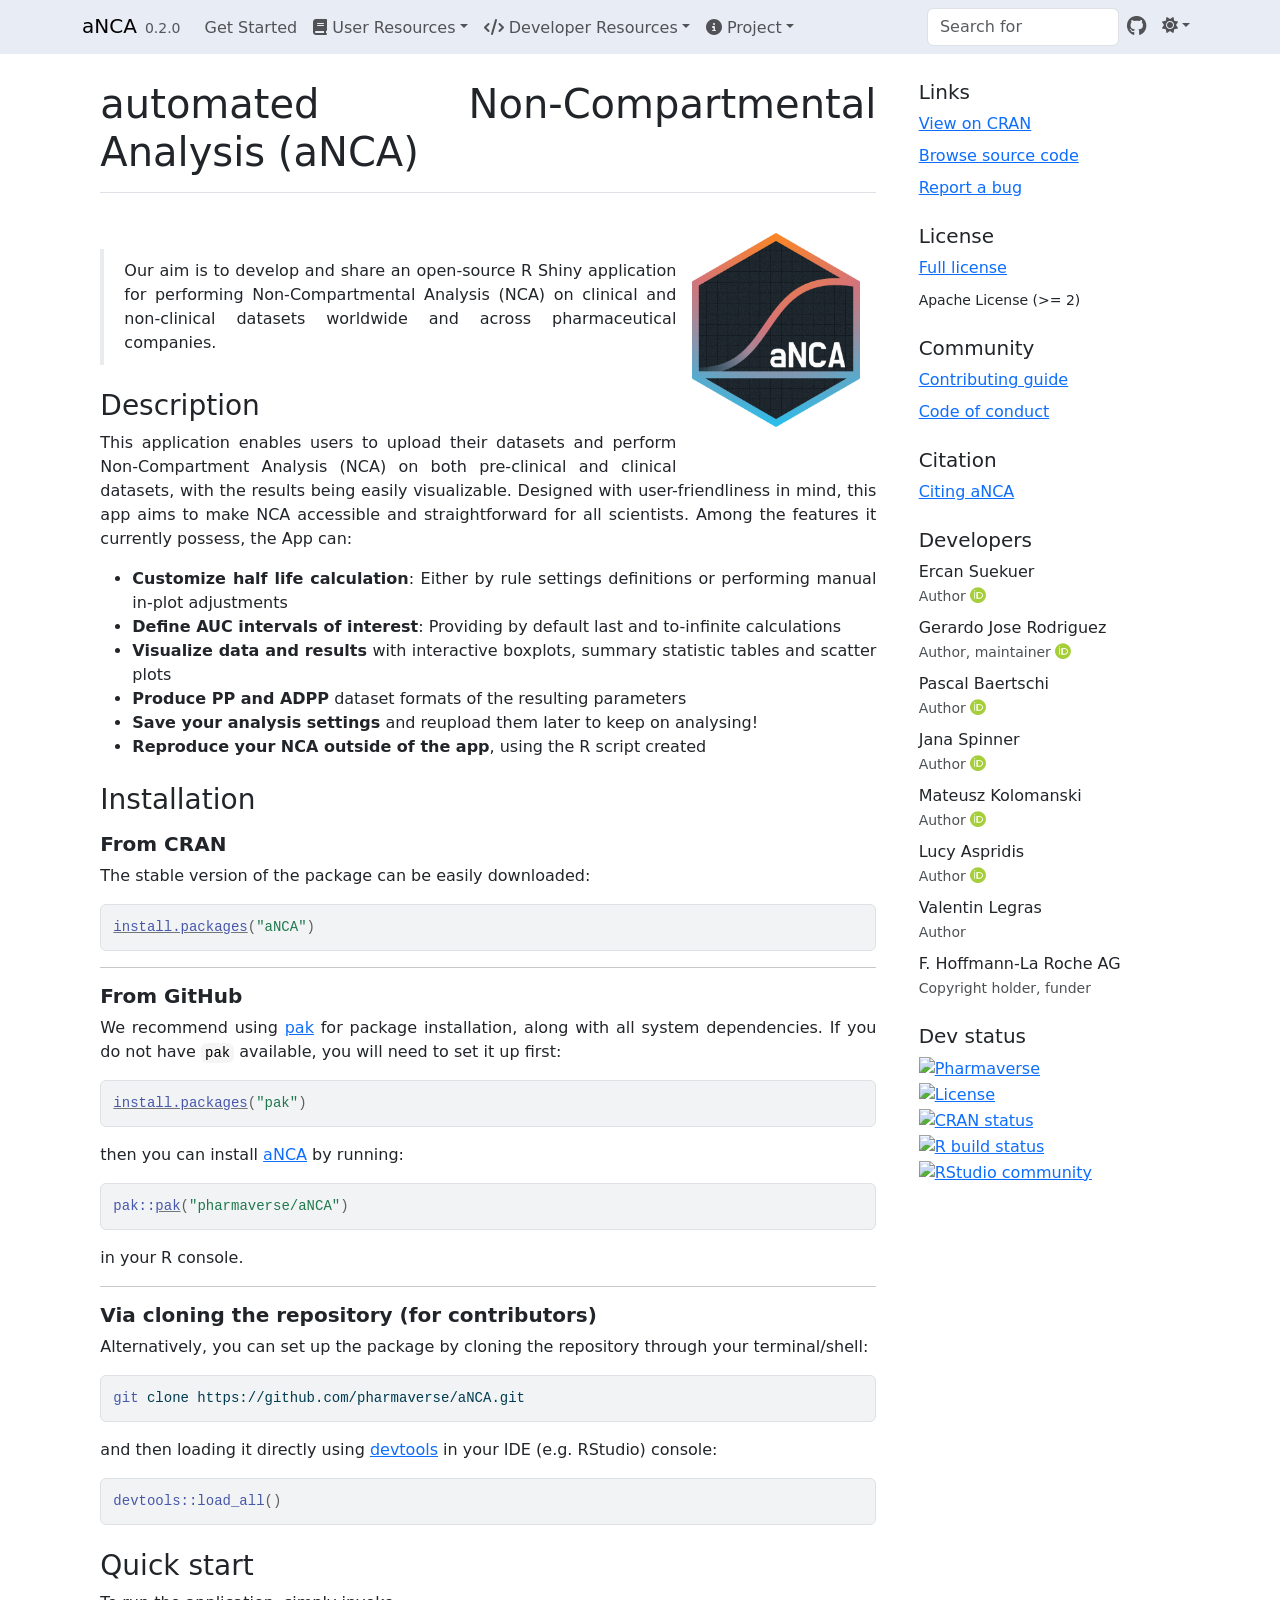
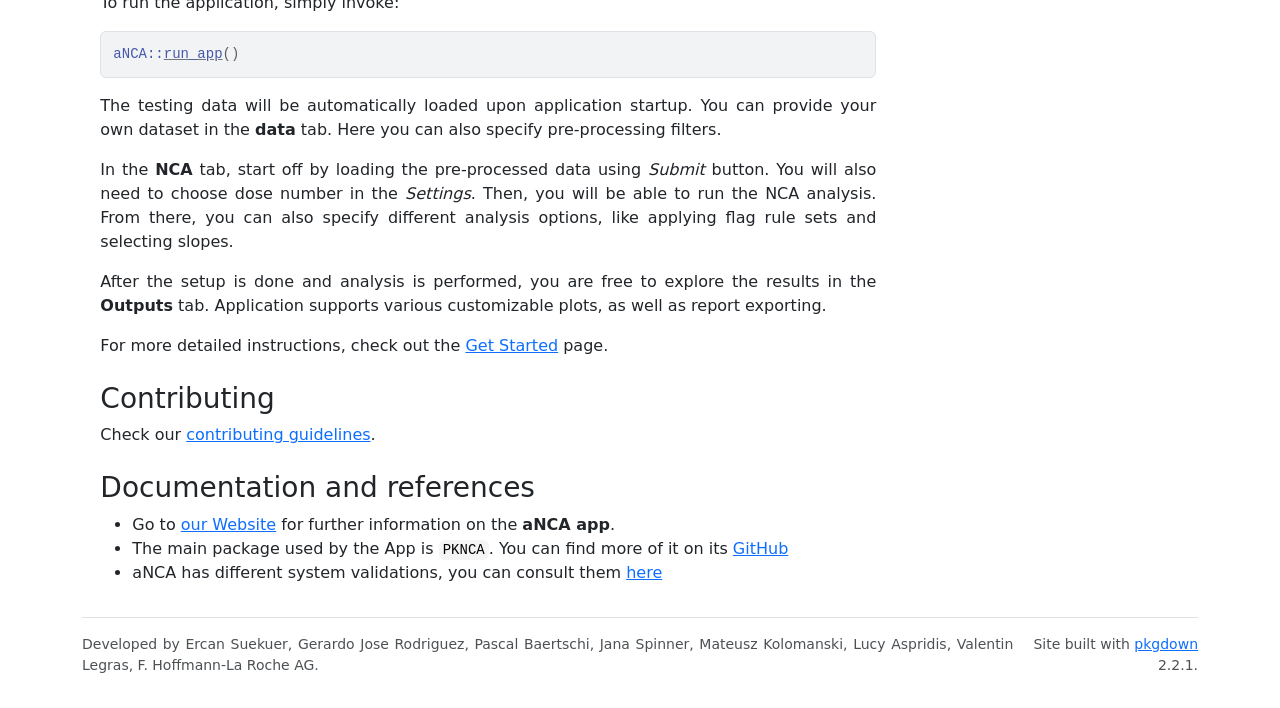
==== commit 2973543f: "Deploying to gh-pages from @ Gero1999/aNCA@aa0858697a1261ab97447fc53d83d2d99be348df 🚀" ====
--- a/index.html
+++ b/index.html
@@ -208,12 +208,12 @@
 <h2 data-toc-skip>Developers</h2>
 <ul class="list-unstyled">
 <li>Ercan Suekuer <br><small class="roles"> Author </small> <a href="https://orcid.org/0009-0001-1626-1526" target="orcid.widget" aria-label="ORCID" class="external-link"><span class="fab fa-orcid orcid" aria-hidden="true"></span></a>  </li>
-<li>Gerardo Jose Rodriguez <br><small class="roles"> Author </small> <a href="https://orcid.org/0000-0003-1413-0060" target="orcid.widget" aria-label="ORCID" class="external-link"><span class="fab fa-orcid orcid" aria-hidden="true"></span></a>  </li>
+<li>Gerardo Jose Rodriguez <br><small class="roles"> Author, maintainer </small> <a href="https://orcid.org/0000-0003-1413-0060" target="orcid.widget" aria-label="ORCID" class="external-link"><span class="fab fa-orcid orcid" aria-hidden="true"></span></a>  </li>
 <li>Pascal Baertschi <br><small class="roles"> Author </small> <a href="https://orcid.org/0000-0002-6533-0399" target="orcid.widget" aria-label="ORCID" class="external-link"><span class="fab fa-orcid orcid" aria-hidden="true"></span></a>  </li>
 <li>Jana Spinner <br><small class="roles"> Author </small> <a href="https://orcid.org/0009-0009-2197-9530" target="orcid.widget" aria-label="ORCID" class="external-link"><span class="fab fa-orcid orcid" aria-hidden="true"></span></a>  </li>
 <li>Mateusz Kolomanski <br><small class="roles"> Author </small> <a href="https://orcid.org/0000-0001-7424-3919" target="orcid.widget" aria-label="ORCID" class="external-link"><span class="fab fa-orcid orcid" aria-hidden="true"></span></a>  </li>
 <li>Lucy Aspridis <br><small class="roles"> Author </small> <a href="https://orcid.org/0009-0003-1300-3622" target="orcid.widget" aria-label="ORCID" class="external-link"><span class="fab fa-orcid orcid" aria-hidden="true"></span></a>  </li>
-<li>Valentin Legras <br><small class="roles"> Author, maintainer </small>   </li>
+<li>Valentin Legras <br><small class="roles"> Author </small>   </li>
 <li>F. Hoffmann-La Roche AG <br><small class="roles"> Copyright holder, funder </small>   </li>
 </ul>
 </div>
